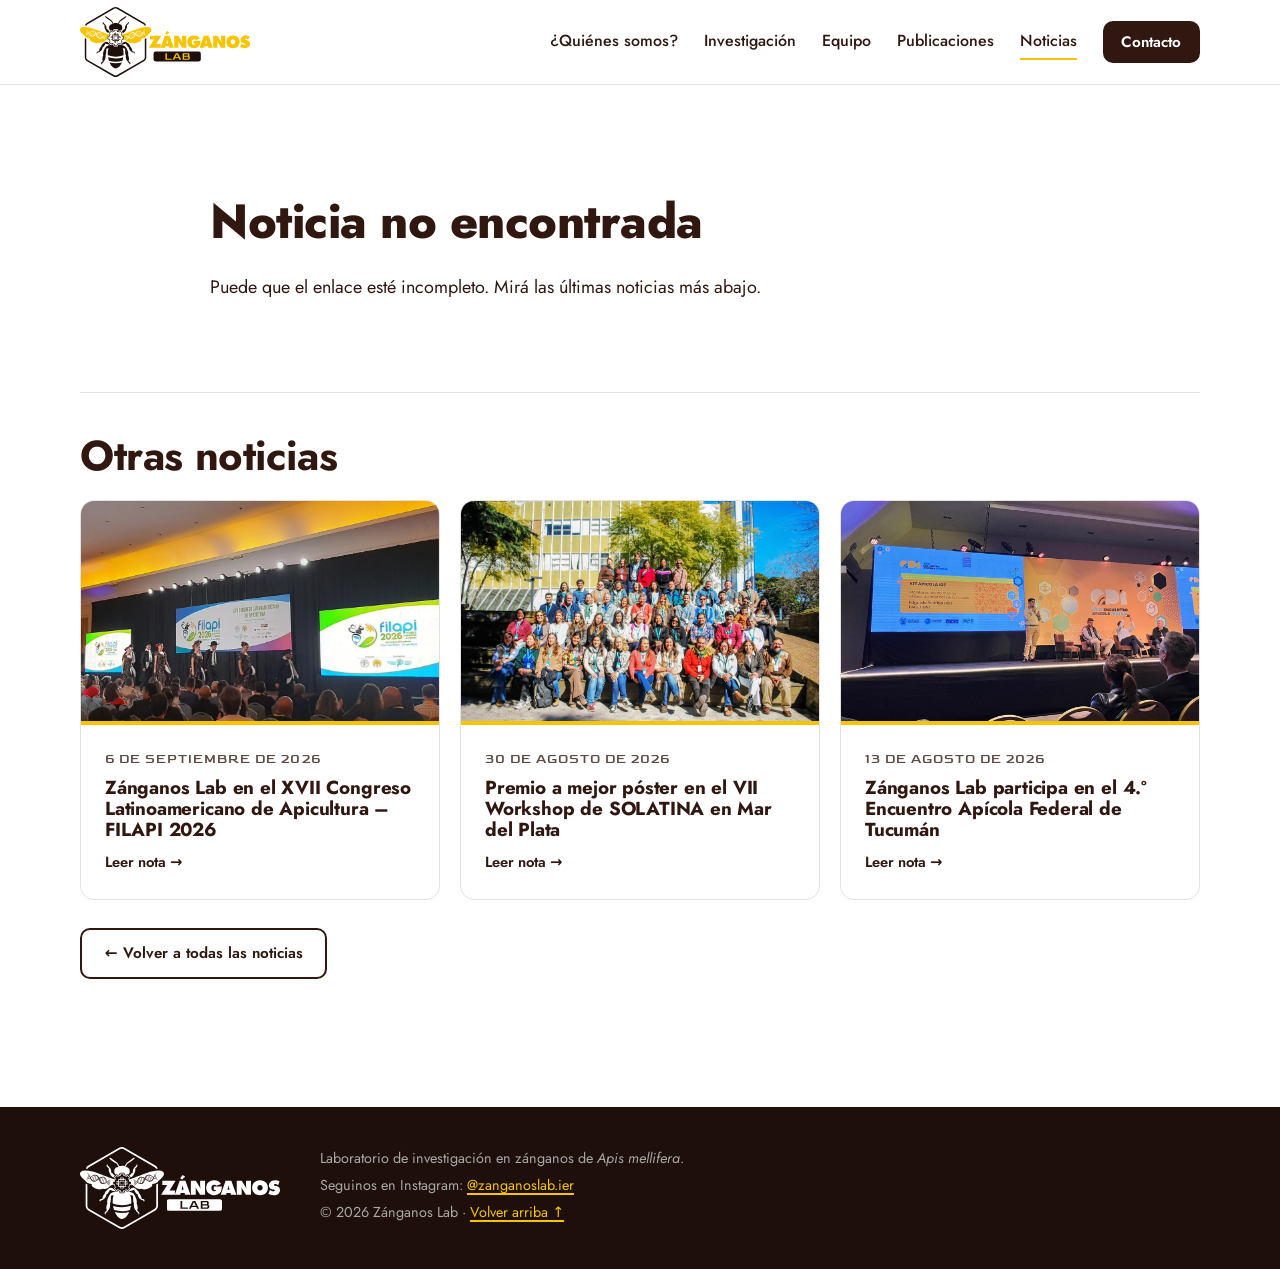
==== noticia.html @ d5731360 "imagenes, noticias y eventos" ====
<!doctype html>
<html lang="es">
<head>
  <meta charset="utf-8">
  <meta name="viewport" content="width=device-width, initial-scale=1">
  <title>Noticias | Zánganos Lab</title>
  <meta name="description" content="Noticias y eventos de Zánganos Lab, laboratorio de investigación en zánganos de Apis mellifera.">
  <meta name="theme-color" content="#301811">
  <link rel="icon" href="img/logo/icono.svg" type="image/svg+xml">
  <link rel="apple-touch-icon" href="img/logo/icono.png">
  <link rel="preconnect" href="https://fonts.googleapis.com">
  <link rel="preconnect" href="https://fonts.gstatic.com" crossorigin>
  <link href="https://fonts.googleapis.com/css2?family=Goldman:wght@400;700&family=Jost:wght@300;400;500;600;700;800&display=swap" rel="stylesheet">
  <link rel="stylesheet" href="css/styles.css">
</head>
<body id="top">

  <header class="site-header">
    <div class="container nav">
      <a href="index.html" class="brand" aria-label="Zánganos Lab, inicio">
        <img src="img/logo/logo-horizontal.svg" alt="Zánganos Lab" width="170" height="70">
      </a>
      <button class="nav-toggle" aria-expanded="false" aria-controls="menu" aria-label="Abrir menú">
        <span></span><span></span><span></span>
      </button>
      <nav id="menu" class="menu">
        <a href="index.html#nosotros">¿Quiénes somos?</a>
        <a href="index.html#investigacion">Investigación</a>
        <a href="index.html#equipo">Equipo</a>
        <a href="index.html#publicaciones">Publicaciones</a>
        <a href="index.html#noticias" class="activo">Noticias</a>
        <a href="index.html#contacto" class="btn btn-small">Contacto</a>
      </nav>
    </div>
  </header>

  <main class="section articulo-wrap">
    <article class="container articulo" id="articulo">
      <!-- Se completa con js/noticia.js a partir de js/datos.js -->
    </article>

    <nav class="container otras" aria-label="Otras noticias">
      <h2>Otras noticias</h2>
      <div class="news" id="otras-noticias"></div>
      <p><a class="btn btn-ghost" href="index.html#noticias">← Volver a todas las noticias</a></p>
    </nav>
  </main>

  <!-- Visor de fotos ampliadas -->
  <div class="visor" id="visor" hidden>
    <button class="visor-cerrar" aria-label="Cerrar">✕</button>
    <button class="visor-nav visor-ant" aria-label="Foto anterior">‹</button>
    <img alt="">
    <button class="visor-nav visor-sig" aria-label="Foto siguiente">›</button>
    <p class="visor-contador"></p>
  </div>

  <footer class="site-footer">
    <div class="container footer-grid">
      <img src="img/logo/logo-horizontal-fondo-oscuro.svg" alt="Zánganos Lab" class="footer-logo" width="200" height="82">
      <div>
        <p>Laboratorio de investigación en zánganos de <i>Apis mellifera</i>.</p>
        <p>Seguinos en Instagram: <a href="https://www.instagram.com/zanganoslab.ier/" target="_blank" rel="noopener">@zanganoslab.ier</a></p>
        <p>© <span id="anio"></span> Zánganos Lab · <a href="#top">Volver arriba ↑</a></p>
      </div>
    </div>
  </footer>

  <script src="js/datos.js"></script>
  <script src="js/noticia.js"></script>
</body>
</html>
---- css/styles.css ----
/* ==========================================================
   Zánganos Lab — hoja de estilos
   Colores y tipografías tomados del Manual de Identidad Corporativa.
   No modificar los colores corporativos (ver "Usos no correctos").
   ========================================================== */
:root {
  /* Colores corporativos (manual, sección 2.3) */
  --amarillo: #f6c401;      /* RGB 245 196 1 */
  --cafe: #301811;          /* RGB 48 24 17  */
  --gris: #a8a8a7;          /* RGB 168 167 166 */
  --blanco: #ffffff;
  /* Apoyo para la web (derivados neutros) */
  --cafe-profundo: #1e0f0a; /* el oscuro que usan los archivos del logo */
  --cafe-suave: #5e4a42;    /* texto secundario */
  --fondo-alt: #f5f4f2;     /* gris muy claro para alternar secciones */
  --borde: #e4e2df;

  --radio: 14px;
  --sombra: 0 8px 28px rgba(48, 24, 17, .10);
  /* Tipografías (manual, sección 2.6) */
  --principal: "Futura PT", "Jost", "Century Gothic", system-ui, sans-serif;
  --tech: "Goldman", "Jost", system-ui, sans-serif;
}

*, *::before, *::after { box-sizing: border-box; }
html { scroll-behavior: smooth; scroll-padding-top: 92px; }
body {
  margin: 0;
  font-family: var(--principal);
  font-size: 18px;
  line-height: 1.6;
  color: var(--cafe);
  background: var(--blanco);
}
img { max-width: 100%; display: block; }
a { color: var(--cafe); text-decoration-color: var(--amarillo); text-decoration-thickness: 2px; text-underline-offset: 3px; }
h1, h2, h3 { font-family: var(--principal); font-weight: 700; line-height: 1.12; margin: 0 0 .5em; letter-spacing: -.01em; }
h1 { font-size: clamp(2.4rem, 5.2vw, 3.8rem); font-weight: 800; }
h2 { font-size: clamp(1.9rem, 3.6vw, 2.6rem); }
h3 { font-size: 1.3rem; }
p { margin: 0 0 1em; }

.container { width: min(1120px, 100% - 32px); margin-inline: auto; }

/* Etiqueta superior: Goldman = tipografía de acento tecnológico */
.eyebrow {
  display: inline-flex; align-items: center; gap: 10px;
  font-family: var(--tech); text-transform: uppercase; letter-spacing: .1em;
  font-size: .8rem; color: var(--cafe); margin-bottom: .8em;
}
.eyebrow::before {
  content: ""; width: 14px; height: 16px; background: var(--amarillo);
  clip-path: polygon(50% 0, 100% 25%, 100% 75%, 50% 100%, 0 75%, 0 25%);
}
.section { padding: clamp(64px, 9vw, 110px) 0; }
.section-alt { background: var(--fondo-alt); }
.section-intro { max-width: 720px; color: var(--cafe-suave); margin-bottom: 2.5rem; }

/* Resaltado amarillo, como el bloque "LAB" del logo */
mark {
  background: linear-gradient(transparent 58%, var(--amarillo) 58%, var(--amarillo) 92%, transparent 92%);
  color: inherit; padding: 0 .08em;
}

/* ---------- Botones ---------- */
.btn {
  display: inline-block; padding: .75em 1.5em; border-radius: 10px;
  background: var(--cafe); color: var(--blanco); text-decoration: none;
  font-weight: 600; font-size: .95rem; border: 2px solid var(--cafe);
  transition: background .2s, color .2s, border-color .2s, transform .2s;
}
.btn:hover { background: var(--amarillo); border-color: var(--amarillo); color: var(--cafe); transform: translateY(-1px); }
.btn-ghost { background: transparent; color: var(--cafe); }
.btn-small { padding: .45em 1.1em; }

/* ---------- Encabezado ---------- */
.site-header {
  position: sticky; top: 0; z-index: 50;
  background: rgba(255, 255, 255, .94); backdrop-filter: blur(8px);
  border-bottom: 1px solid var(--borde);
}
.nav { display: flex; align-items: center; justify-content: space-between; min-height: 84px; gap: 16px; }
/* Tamaño mínimo digital del isologo horizontal: 160 px de ancho (manual 2.5) */
.brand img { width: 170px; height: auto; }
.menu { display: flex; align-items: center; gap: 26px; }
.menu a:not(.btn) { color: var(--cafe); text-decoration: none; font-size: 1rem; font-weight: 500; padding: 4px 0; border-bottom: 2px solid transparent; }
.menu a:not(.btn):hover, .menu a.activo { border-bottom-color: var(--amarillo); }
.nav-toggle { display: none; background: none; border: 0; padding: 8px; cursor: pointer; }
.nav-toggle span { display: block; width: 24px; height: 2px; background: var(--cafe); margin: 5px 0; transition: .25s; }

/* ---------- Hero ---------- */
.hero {
  position: relative; overflow: hidden; padding: clamp(48px, 7vw, 88px) 0 48px;
  background:
    radial-gradient(circle at 78% 40%, rgba(246,196,1,.22), transparent 42%),
    url("data:image/svg+xml,%3Csvg xmlns='http://www.w3.org/2000/svg' width='56' height='98' viewBox='0 0 56 98'%3E%3Cpath d='M28 66L0 50V16L28 0l28 16v34L28 66zm0 32V66' fill='none' stroke='%23a8a8a7' stroke-opacity='.25' stroke-width='1.2'/%3E%3C/svg%3E"),
    var(--blanco);
}
.hero-grid { display: grid; grid-template-columns: 1.15fr 1fr; gap: 48px; align-items: center; }
.lead { font-size: 1.2rem; color: var(--cafe-suave); max-width: 560px; }
.hero-actions { display: flex; flex-wrap: wrap; gap: 12px; margin-top: 1.8rem; }
.hero-visual { margin: 0; justify-self: center; }
.hero-logo { width: min(360px, 80vw); height: auto; }

.stats { display: grid; grid-template-columns: repeat(4, 1fr); gap: 16px; margin-top: 56px; }
.stat { background: var(--blanco); border: 1px solid var(--borde); border-top: 4px solid var(--amarillo); border-radius: var(--radio); padding: 20px; }
.stat b { display: block; font-family: var(--tech); font-weight: 700; font-size: 2.1rem; color: var(--cafe); line-height: 1.1; }
.stat span { font-size: .9rem; color: var(--cafe-suave); }

/* ---------- Nosotros ---------- */
.two-col { display: grid; grid-template-columns: 1fr 1.3fr; gap: 56px; }
.prose p { font-size: 1.08rem; }

.identidad {
  display: grid; grid-template-columns: 220px 1fr; gap: 48px; align-items: center;
  margin-top: clamp(48px, 7vw, 80px); padding: clamp(28px, 4vw, 44px);
  background: var(--fondo-alt); border-radius: calc(var(--radio) * 1.5);
}
.identidad-logo img { width: 100%; max-width: 220px; height: auto; border-radius: 22%; box-shadow: var(--sombra); }
.identidad-intro { color: var(--cafe-suave); }
.simbolos { list-style: none; padding: 0; margin: 1.2rem 0 0; display: grid; grid-template-columns: 1fr 1fr; gap: 14px 28px; }
.simbolos li { font-size: .96rem; color: var(--cafe-suave); }
.simbolo-tag {
  display: block; font-family: var(--tech); font-size: .85rem; color: var(--cafe);
  text-transform: uppercase; letter-spacing: .06em; margin-bottom: .15em;
}

/* ---------- Líneas de investigación ---------- */
.cards { display: grid; grid-template-columns: repeat(auto-fill, minmax(300px, 1fr)); gap: 20px; }
.card {
  background: var(--blanco); border: 1px solid var(--borde); border-radius: var(--radio);
  padding: 28px; transition: transform .2s, box-shadow .2s;
}
.card:hover { transform: translateY(-3px); box-shadow: var(--sombra); }
.card .icono {
  width: 52px; height: 58px; display: grid; place-items: center; font-size: 1.5rem;
  background: var(--amarillo); clip-path: polygon(50% 0, 100% 25%, 100% 75%, 50% 100%, 0 75%, 0 25%);
  margin-bottom: 16px;
}
.card p { color: var(--cafe-suave); font-size: .97rem; margin: 0; }

/* ---------- Equipo ---------- */
.group-title { margin: 2.5rem 0 1.2rem; padding-bottom: .4rem; border-bottom: 3px solid var(--amarillo); display: inline-block; }
.team { display: grid; grid-template-columns: repeat(auto-fill, minmax(320px, 1fr)); gap: 20px; }
.persona {
  display: grid; grid-template-columns: 104px 1fr; gap: 20px; align-items: start;
  background: var(--blanco); border: 1px solid var(--borde); border-radius: var(--radio); padding: 22px;
}
.avatar {
  width: 104px; height: 104px; border-radius: 50%; object-fit: cover; object-position: center 25%;
  background: var(--cafe); color: var(--amarillo); display: grid; place-items: center;
  font-family: var(--tech); font-weight: 700; font-size: 1.3rem; border: 3px solid var(--amarillo);
}
.persona h4 { font-size: 1.18rem; font-weight: 700; margin: 0; }
.persona .rol { font-size: .88rem; font-weight: 600; color: var(--cafe-suave); margin: .2em 0 .7em; }
.persona p { font-size: .95rem; color: var(--cafe-suave); margin-bottom: .6em; }
.links { display: flex; flex-wrap: wrap; gap: 14px; font-size: .88rem; font-weight: 500; }

.collab { list-style: none; padding: 0; margin: 0; display: grid; grid-template-columns: repeat(auto-fill, minmax(260px, 1fr)); gap: 12px; }
.collab li { padding: 14px 18px; border-left: 4px solid var(--amarillo); background: var(--fondo-alt); border-radius: 0 10px 10px 0; }
.collab b { display: block; }
.collab a { display: block; text-decoration: none; color: inherit; }
.collab li:has(a) { transition: background .2s, transform .2s; }
.collab li:has(a):hover { background: #fdf3c4; transform: translateX(3px); }
.collab span { font-size: .88rem; color: var(--cafe-suave); }

/* ---------- Publicaciones ---------- */
.pub-tools { display: flex; flex-wrap: wrap; gap: 16px; align-items: center; margin: 1.5rem 0 2rem; }
.pub-tools input {
  flex: 1 1 280px; padding: .75em 1.1em; font: inherit; font-size: .98rem;
  border: 1px solid var(--borde); border-radius: 10px; background: var(--blanco); color: var(--cafe);
}
.pub-tools input:focus { outline: 2px solid var(--amarillo); outline-offset: 1px; }
.chips { display: flex; flex-wrap: wrap; gap: 8px; }
.chip {
  font-family: var(--tech); font-size: .85rem; padding: .4em .95em; border-radius: 8px; cursor: pointer;
  border: 1px solid var(--borde); background: var(--blanco); color: var(--cafe);
}
.chip[aria-pressed="true"] { background: var(--cafe); color: var(--amarillo); border-color: var(--cafe); }

.pubs { list-style: none; padding: 0; margin: 0; display: grid; gap: 14px; }
.pub {
  display: grid; grid-template-columns: 76px 1fr; gap: 20px;
  background: var(--blanco); border: 1px solid var(--borde); border-radius: var(--radio); padding: 22px 24px;
}
.pub-anio { font-family: var(--tech); font-size: 1.45rem; font-weight: 700; color: var(--cafe); }
.pub-anio::after { content: ""; display: block; width: 28px; height: 4px; background: var(--amarillo); margin-top: 6px; }
.pub h3 { font-size: 1.12rem; margin-bottom: .3em; }
.pub .autores { font-size: .9rem; color: var(--cafe-suave); margin: 0 0 .2em; }
.pub .revista { font-size: .9rem; font-style: italic; margin: 0 0 .6em; }
.pub details summary { cursor: pointer; font-size: .9rem; font-weight: 600; }
.pub details p { font-size: .93rem; color: var(--cafe-suave); margin: .8em 0 0; }
.pub .acciones { display: flex; gap: 18px; flex-wrap: wrap; align-items: center; margin-top: .5em; font-size: .9rem; }
.pub .acciones span { color: var(--cafe-suave); }
.empty { color: var(--cafe-suave); font-style: italic; }

/* ---------- Noticias ---------- */
.news { display: grid; grid-template-columns: repeat(auto-fill, minmax(300px, 1fr)); gap: 20px; }
.nota {
  background: var(--blanco); border: 1px solid var(--borde); border-radius: var(--radio); overflow: hidden;
  display: flex; flex-direction: column; color: inherit; text-decoration: none;
  transition: transform .2s, box-shadow .2s;
}
a.nota:hover { transform: translateY(-3px); box-shadow: var(--sombra); }
a.nota:hover h3 { text-decoration: underline; text-decoration-color: var(--amarillo); text-decoration-thickness: 2px; }
.nota .franja { height: 6px; background: var(--amarillo); }
.nota-portada { width: 100%; aspect-ratio: 16 / 10; object-fit: cover; border-bottom: 4px solid var(--amarillo); background: var(--fondo-alt); }
.nota-body { padding: 24px; display: flex; flex-direction: column; flex: 1; }
.nota time { font-family: var(--tech); font-size: .8rem; text-transform: uppercase; letter-spacing: .08em; color: var(--cafe-suave); }
.nota h3 { font-size: 1.18rem; margin: .4em 0 .6em; }
.nota p { font-size: .96rem; color: var(--cafe-suave); margin: 0 0 1em; }
.nota-mas { margin-top: auto; font-weight: 600; font-size: .92rem; }

/* ---------- Página de una noticia ---------- */
.articulo { max-width: 860px; }
.articulo h1 { font-size: clamp(2rem, 4.4vw, 3rem); }
.articulo-fecha { display: block; font-family: var(--tech); text-transform: uppercase; letter-spacing: .08em; font-size: .85rem; color: var(--cafe-suave); margin-bottom: 1.6rem; }
.articulo-portada, .galeria button { padding: 0; border: 0; background: none; cursor: zoom-in; display: block; width: 100%; }
.articulo-portada img { width: 100%; max-height: 520px; object-fit: cover; border-radius: var(--radio); }
.articulo-texto { margin: 2rem 0; }
.articulo-texto p { font-size: 1.1rem; line-height: 1.75; }
.galeria-titulo { font-size: 1.5rem; margin-top: 2.5rem; }
.galeria-titulo span { font-family: var(--tech); font-size: .85rem; color: var(--cafe-suave); font-weight: 400; margin-left: 8px; }
.galeria { display: grid; grid-template-columns: repeat(auto-fill, minmax(min(180px, 42vw), 1fr)); gap: 10px; }
.galeria img { width: 100%; aspect-ratio: 1; object-fit: cover; border-radius: 10px; transition: transform .2s, opacity .2s; }
.galeria button:hover img { transform: scale(1.03); opacity: .9; }
.otras { margin-top: clamp(56px, 8vw, 90px); padding-top: 40px; border-top: 1px solid var(--borde); }
.otras > p { margin-top: 28px; }

/* Visor de fotos ampliadas */
.visor { position: fixed; inset: 0; z-index: 100; background: rgba(30, 15, 10, .94); display: grid; place-items: center; padding: 56px 16px; }
.visor[hidden] { display: none; }
.visor img { max-width: min(1100px, 100%); max-height: calc(100vh - 120px); object-fit: contain; border-radius: 8px; }
.visor button { position: absolute; background: none; border: 0; color: var(--blanco); cursor: pointer; font-size: 2rem; line-height: 1; padding: 12px; }
.visor button:hover, .visor button:focus-visible { color: var(--amarillo); }
.visor-cerrar { top: 8px; right: 12px; }
.visor-ant { left: 4px; top: 50%; transform: translateY(-50%); font-size: 3.2rem !important; }
.visor-sig { right: 4px; top: 50%; transform: translateY(-50%); font-size: 3.2rem !important; }
.visor-contador { position: absolute; bottom: 14px; left: 0; right: 0; text-align: center; color: var(--gris); font-family: var(--tech); font-size: .9rem; margin: 0; }

/* ---------- Contacto (versión sobre fondo oscuro) ---------- */
.contact { background: var(--cafe); color: var(--blanco); }
.contact .eyebrow { color: var(--amarillo); }
.contact-grid { display: grid; grid-template-columns: 1.2fr 1fr; gap: 48px; align-items: center; }
.contact p { color: #e6dcd8; }
.contact-card { background: rgba(255,255,255,.06); border: 1px solid rgba(255,255,255,.14); border-radius: var(--radio); padding: 32px; }
.contact-card .btn { background: var(--amarillo); border-color: var(--amarillo); color: var(--cafe); }
.contact-card .btn:hover { background: var(--blanco); border-color: var(--blanco); }
.contact-card ul { list-style: none; padding: 0; margin: 24px 0 0; display: grid; gap: 14px; }
.contact-card span { display: block; font-family: var(--tech); font-size: .75rem; text-transform: uppercase; letter-spacing: .08em; color: var(--gris); }
.contact-card a:not(.btn) { color: var(--blanco); font-weight: 500; }

/* ---------- Pie ---------- */
.site-footer { background: var(--cafe-profundo); color: var(--gris); font-size: .9rem; padding: 40px 0; }
.site-footer a { color: var(--amarillo); }
.footer-grid { display: grid; grid-template-columns: auto 1fr; gap: 40px; align-items: center; }
.footer-logo { width: 200px; height: auto; }
.footer-grid p { margin: 0 0 4px; }

/* ---------- Invitación a Instagram ---------- */
.ig-cta {
  display: flex; align-items: center; gap: 18px; margin-top: 28px; padding: 20px 24px;
  background: var(--cafe); color: var(--blanco); border-radius: var(--radio); text-decoration: none;
  transition: transform .2s, box-shadow .2s;
}
.ig-cta:hover { transform: translateY(-2px); box-shadow: var(--sombra); }
.ig-cta svg { color: var(--amarillo); flex: none; }
.ig-cta b { display: block; font-size: 1.1rem; }
.ig-cta span { font-size: .95rem; color: #e6dcd8; }
.ig-cta b { color: var(--blanco); }
.ig-flecha { margin-left: auto; font-size: 1.4rem; color: var(--amarillo) !important; }

/* ---------- Animación al hacer scroll ---------- */
.reveal { opacity: 0; transform: translateY(16px); transition: opacity .6s ease, transform .6s ease; }
.reveal.visible { opacity: 1; transform: none; }
@media (prefers-reduced-motion: reduce) {
  html { scroll-behavior: auto; }
  .reveal { opacity: 1; transform: none; transition: none; }
}

/* ---------- Responsive ---------- */
@media (max-width: 900px) {
  .nav-toggle { display: block; }
  .menu {
    position: absolute; top: 100%; left: 0; right: 0; flex-direction: column; align-items: stretch;
    gap: 0; background: var(--blanco); border-bottom: 1px solid var(--borde);
    max-height: 0; overflow: hidden; transition: max-height .3s ease;
  }
  .menu.abierto { max-height: 420px; }
  .menu a { padding: 14px 16px; border-top: 1px solid var(--borde); }
  .menu a:not(.btn) { border-bottom: 0; }
  .menu .btn { margin: 12px 16px; text-align: center; }
  .nav-toggle[aria-expanded="true"] span:nth-child(1) { transform: translateY(7px) rotate(45deg); }
  .nav-toggle[aria-expanded="true"] span:nth-child(2) { opacity: 0; }
  .nav-toggle[aria-expanded="true"] span:nth-child(3) { transform: translateY(-7px) rotate(-45deg); }
  .hero-grid, .two-col, .contact-grid { grid-template-columns: 1fr; gap: 32px; }
  .hero-visual { order: -1; }
  .hero-logo { width: 220px; }
  .stats { grid-template-columns: repeat(2, 1fr); }
  .identidad { grid-template-columns: 1fr; gap: 24px; }
  .identidad-logo img { max-width: 140px; }
  .footer-grid { grid-template-columns: 1fr; gap: 20px; }
}
@media (max-width: 520px) {
  .brand img { width: 160px; }
  .team, .cards, .news, .simbolos { grid-template-columns: 1fr; }
  .persona { grid-template-columns: 76px 1fr; gap: 16px; padding: 18px; }
  .avatar { width: 76px; height: 76px; font-size: 1.1rem; }
  .pub { grid-template-columns: 1fr; gap: 4px; padding: 18px; }
}
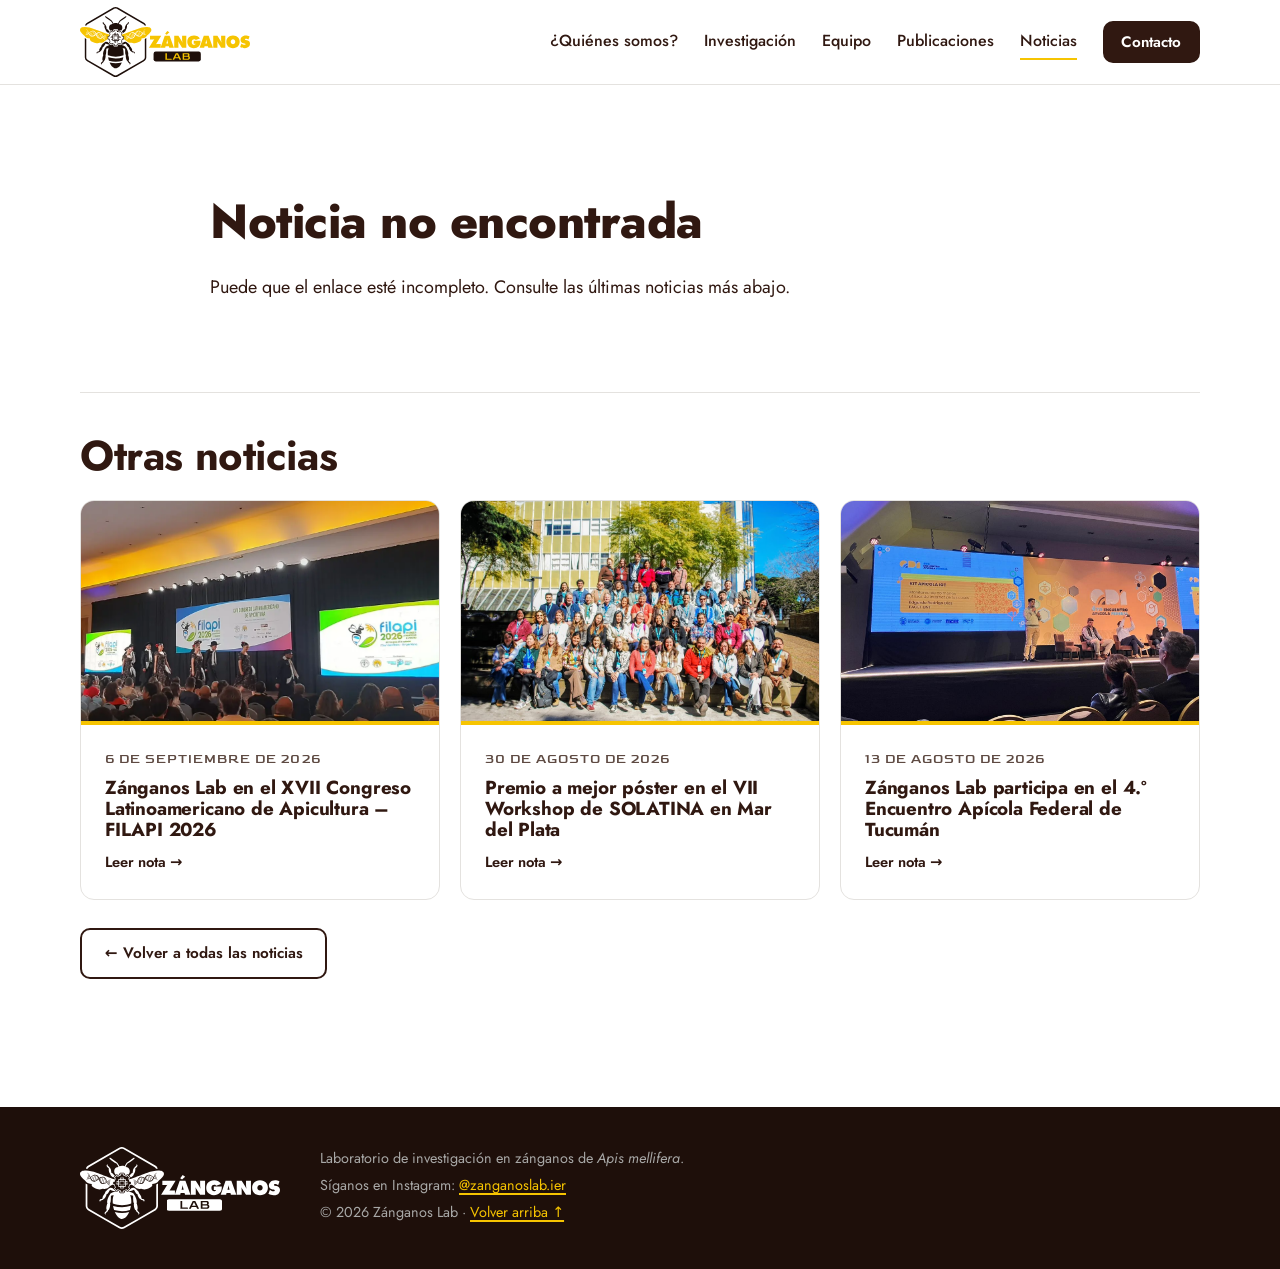
==== commit d7f78031: "Español formal en toda la pagina" ====
--- a/noticia.html
+++ b/noticia.html
@@ -11,7 +11,7 @@
   <link rel="preconnect" href="https://fonts.googleapis.com">
   <link rel="preconnect" href="https://fonts.gstatic.com" crossorigin>
   <link href="https://fonts.googleapis.com/css2?family=Goldman:wght@400;700&family=Jost:wght@300;400;500;600;700;800&display=swap" rel="stylesheet">
-  <link rel="stylesheet" href="css/styles.css">
+  <link rel="stylesheet" href="css/styles.css?v=2026101902">
 </head>
 <body id="top">
 
@@ -60,13 +60,13 @@
       <img src="img/logo/logo-horizontal-fondo-oscuro.svg" alt="Zánganos Lab" class="footer-logo" width="200" height="82">
       <div>
         <p>Laboratorio de investigación en zánganos de <i>Apis mellifera</i>.</p>
-        <p>Seguinos en Instagram: <a href="https://www.instagram.com/zanganoslab.ier/" target="_blank" rel="noopener">@zanganoslab.ier</a></p>
+        <p>Síganos en Instagram: <a href="https://www.instagram.com/zanganoslab.ier/" target="_blank" rel="noopener">@zanganoslab.ier</a></p>
         <p>© <span id="anio"></span> Zánganos Lab · <a href="#top">Volver arriba ↑</a></p>
       </div>
     </div>
   </footer>
 
-  <script src="js/datos.js"></script>
-  <script src="js/noticia.js"></script>
+  <script src="js/datos.js?v=2026101902"></script>
+  <script src="js/noticia.js?v=2026101902"></script>
 </body>
 </html>
